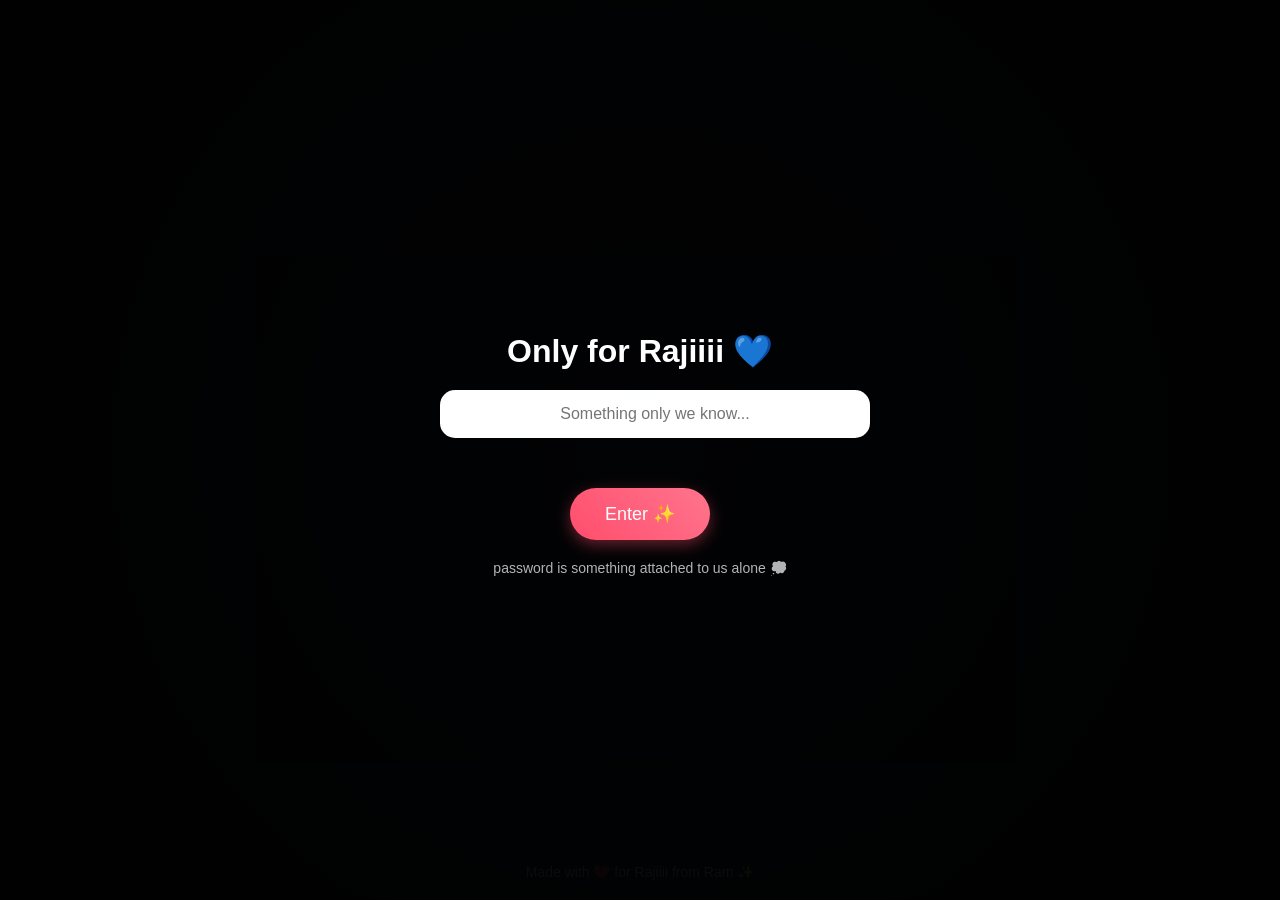
==== index.html @ f839bd22 "Update index.html" ====
<!DOCTYPE html>
<html lang="en">
<head>
  <meta charset="UTF-8" />
  <meta name="viewport" content="width=device-width, initial-scale=1.0">
  <title>Something for You ✨</title>
  <link rel="stylesheet" href="style.css" />
</head>
<body>

  <audio id="bgm" loop>
    <source src="music.mp3" type="audio/mpeg">
  </audio>

  <!-- PASSWORD SCREEN -->
  <div id="loginScreen" class="login-screen">
    <div class="login-box">
      <h2>Only for Rajiiii 💙</h2>

      <input 
        type="password" 
        id="passwordInput" 
        placeholder="Something only we know..."
      />

      <button id="loginBtn">Enter ✨</button>

      <p id="hintText" class="hint">
        password is something attached to us alone 💭
      </p>
    </div>
  </div>

  <!-- MAIN CONTENT -->
  <div class="container hidden-page" id="mainPage">
    <h1 class="fade intro">Hey Rajiiii 😊</h1>
    <p class="fade delay1 intro">I didn’t know what to send you...</p>
    <p class="fade delay2 intro">So I made something instead.</p>

    <button id="revealBtn" class="fade delay3">Open it 💫</button>

    <div id="hiddenMessage" class="hidden">
      <p>You’re genuinely one of those people who just makes everything better.</p>
      <p>I’m really glad I have you in my life 💙</p>
      <p class="small">(yeah... this was your surprise 😌)</p>
    </div>
  </div>

  <div id="heart-container"></div>

  <footer>
    Made with ❤️ for Rajiiii from Ram ✨
  </footer>

  <script src="script.js"></script>
</body>
</html>
---- style.css ----
body {
  margin: 0;
  padding: 0;
  font-family: "Segoe UI", Tahoma, sans-serif;
  /* Midnight Galaxy Gradient */
  background: radial-gradient(circle at center, #1b2735 0%, #090a0f 100%) !important;
  background-color: #090a0f; 
  height: 100vh;
  width: 100vw;
  color: white;
  text-align: center;
  overflow: hidden;
  display: flex;
  align-items: center;
  justify-content: center;
}

.container {
  z-index: 100;
  position: relative;
  width: 90%;
  max-width: 600px;
}

/* Animations for text appearance */
.fade {
  opacity: 0;
  animation: fadeIn 1.5s forwards;
}

.delay1 { animation-delay: 1.2s !important; }
.delay2 { animation-delay: 2.5s !important; }
.delay3 { animation-delay: 4s !important; }

@keyframes fadeIn {
  to { opacity: 1; }
}

/* Button Styling */
button {
  margin-top: 30px;
  padding: 15px 35px;
  font-size: 18px;
  border: none;
  border-radius: 50px;
  background: linear-gradient(45deg, #ff4d6d, #ff758c);
  color: white;
  cursor: pointer;
  box-shadow: 0 5px 15px rgba(255, 77, 109, 0.4);
  transition: transform 0.3s ease;
}

button:hover {
  transform: scale(1.1);
}

/* Hidden Message Logic */
.hidden { display: none; }

.show {
  display: block !important;
  animation: fadeIn 2s forwards;
}

.small {
  font-size: 14px;
  opacity: 0.7;
  margin-top: 20px;
}

/* Love Bubbles / Hearts CSS */
#heart-container {
  position: fixed;
  top: 0;
  left: 0;
  width: 100%;
  height: 100%;
  pointer-events: none;
  z-index: 50;
}

.heart {
  position: absolute;
  bottom: -50px;
  pointer-events: none;
  animation: floatUp linear forwards;
}

@keyframes floatUp {
  0% { transform: translateY(0) rotate(0deg); opacity: 0; }
  10% { opacity: 1; }
  90% { opacity: 1; }
  100% { transform: translateY(-115vh) rotate(360deg); opacity: 0; }
}

footer {
  position: fixed;
  bottom: 20px;
  width: 100%;
  font-size: 14px;
  opacity: 0.5;
  z-index: 110;
}
/* LOGIN SCREEN */

.login-screen {
  position: fixed;
  inset: 0;
  background: rgba(0,0,0,0.92);
  display: flex;
  justify-content: center;
  align-items: center;
  z-index: 999;
}

.login-box {
  text-align: center;
  width: 90%;
  max-width: 400px;
}

.login-box h2 {
  margin-bottom: 20px;
  font-size: 32px;
}

.login-box input {
  width: 100%;
  padding: 15px;
  border-radius: 15px;
  border: none;
  outline: none;
  font-size: 16px;
  margin-bottom: 20px;
  text-align: center;
}

.hint {
  margin-top: 20px;
  font-size: 14px;
  opacity: 0.7;
  min-height: 20px;
}

/* MAIN PAGE HIDDEN INITIALLY */

.hidden-page {
  display: none;
}

.show-page {
  display: block;
  animation: fadeIn 1.5s forwards;
}
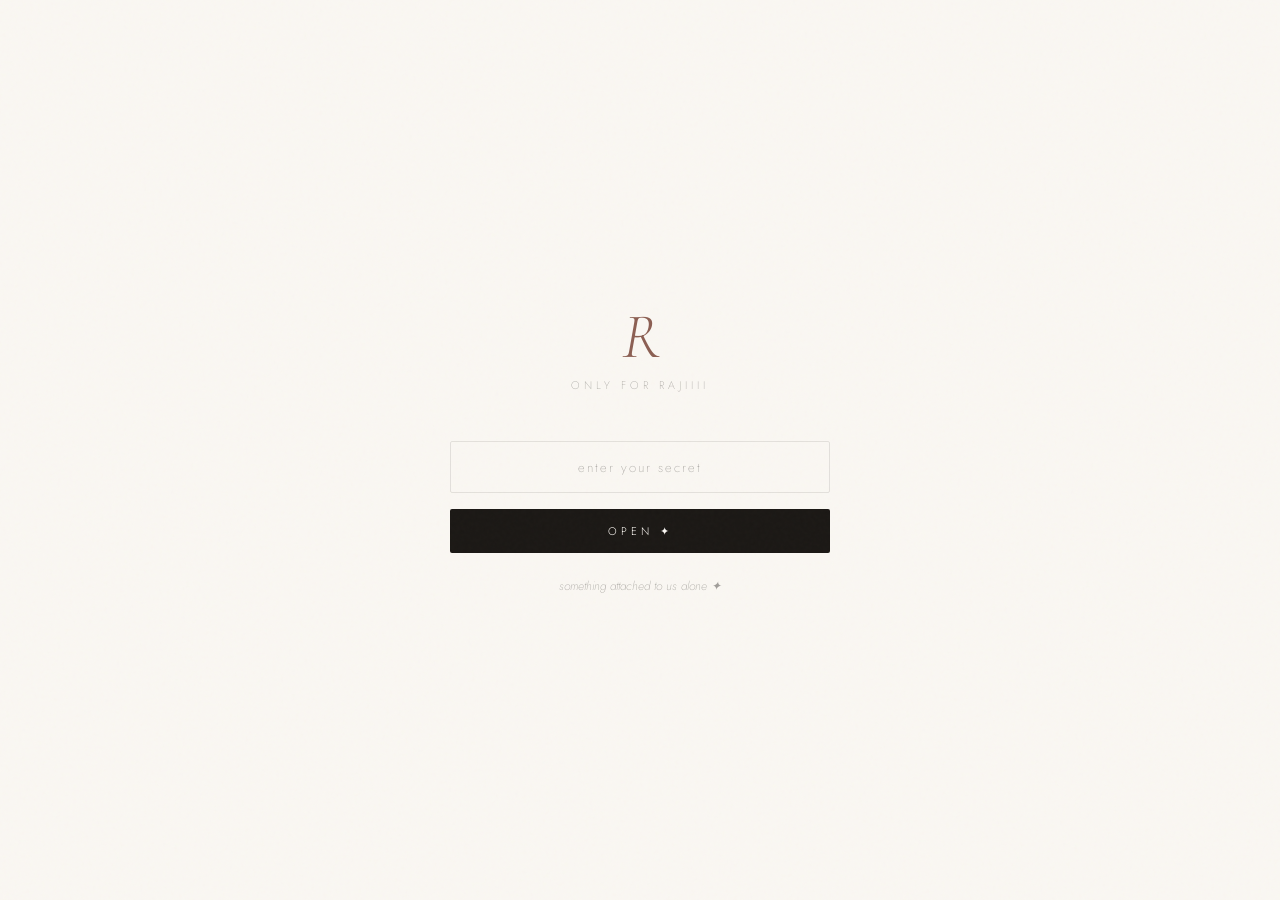
==== commit 1305c9e8: "Update index.html" ====
--- a/index.html
+++ b/index.html
@@ -3,8 +3,487 @@
 <head>
   <meta charset="UTF-8" />
   <meta name="viewport" content="width=device-width, initial-scale=1.0">
-  <title>Something for You ✨</title>
-  <link rel="stylesheet" href="style.css" />
+  <title>For Rajiiii ✨</title>
+  <link rel="preconnect" href="https://fonts.googleapis.com">
+  <link href="https://fonts.googleapis.com/css2?family=Cormorant+Garamond:ital,wght@0,300;0,400;1,300;1,400&family=Jost:wght@200;300;400&display=swap" rel="stylesheet">
+  <style>
+    :root {
+      --ink: #1a1714;
+      --paper: #faf7f2;
+      --paper-warm: #f5f0e8;
+      --accent: #8b5e52;
+      --accent-light: #c4957f;
+      --line: rgba(26,23,20,0.1);
+      --muted: rgba(26,23,20,0.4);
+      --faint: rgba(26,23,20,0.06);
+    }
+
+    * { margin: 0; padding: 0; box-sizing: border-box; }
+
+    body {
+      font-family: 'Jost', sans-serif;
+      background: var(--paper);
+      color: var(--ink);
+      min-height: 100vh;
+      overflow-x: hidden;
+    }
+
+    /* ─── GRAIN OVERLAY ─── */
+    body::before {
+      content: '';
+      position: fixed;
+      inset: 0;
+      background-image: url("data:image/svg+xml,%3Csvg viewBox='0 0 256 256' xmlns='http://www.w3.org/2000/svg'%3E%3Cfilter id='noise'%3E%3CfeTurbulence type='fractalNoise' baseFrequency='0.9' numOctaves='4' stitchTiles='stitch'/%3E%3C/filter%3E%3Crect width='100%25' height='100%25' filter='url(%23noise)' opacity='0.04'/%3E%3C/svg%3E");
+      pointer-events: none;
+      z-index: 1000;
+      opacity: 0.6;
+    }
+
+    /* ─── PASSWORD SCREEN ─── */
+    #loginScreen {
+      position: fixed;
+      inset: 0;
+      background: var(--paper);
+      display: flex;
+      align-items: center;
+      justify-content: center;
+      z-index: 500;
+      transition: opacity 0.8s ease, transform 0.8s ease;
+    }
+
+    #loginScreen.fade-out {
+      opacity: 0;
+      transform: translateY(-20px);
+      pointer-events: none;
+    }
+
+    .login-inner {
+      text-align: center;
+      width: 90%;
+      max-width: 380px;
+    }
+
+    .login-inner .monogram {
+      font-family: 'Cormorant Garamond', serif;
+      font-size: 64px;
+      font-style: italic;
+      font-weight: 300;
+      color: var(--accent);
+      line-height: 1;
+      margin-bottom: 8px;
+      letter-spacing: -2px;
+    }
+
+    .login-inner .subtitle {
+      font-size: 11px;
+      font-weight: 200;
+      letter-spacing: 4px;
+      text-transform: uppercase;
+      color: var(--muted);
+      margin-bottom: 48px;
+    }
+
+    .input-wrap {
+      position: relative;
+      margin-bottom: 16px;
+    }
+
+    .input-wrap input {
+      width: 100%;
+      padding: 14px 20px;
+      background: transparent;
+      border: 1px solid var(--line);
+      border-radius: 2px;
+      font-family: 'Jost', sans-serif;
+      font-size: 15px;
+      font-weight: 200;
+      letter-spacing: 8px;
+      text-align: center;
+      color: var(--ink);
+      outline: none;
+      transition: border-color 0.3s;
+    }
+
+    .input-wrap input:focus {
+      border-color: var(--accent-light);
+    }
+
+    .input-wrap input::placeholder {
+      letter-spacing: 2px;
+      font-size: 13px;
+      color: var(--muted);
+    }
+
+    .login-btn {
+      width: 100%;
+      padding: 14px;
+      background: var(--ink);
+      color: var(--paper);
+      border: none;
+      border-radius: 2px;
+      font-family: 'Jost', sans-serif;
+      font-size: 11px;
+      font-weight: 300;
+      letter-spacing: 4px;
+      text-transform: uppercase;
+      cursor: pointer;
+      transition: background 0.3s, transform 0.2s;
+    }
+
+    .login-btn:hover { background: var(--accent); }
+    .login-btn:active { transform: scale(0.98); }
+
+    .hint-text {
+      margin-top: 24px;
+      font-size: 12px;
+      font-weight: 200;
+      color: var(--muted);
+      font-style: italic;
+      min-height: 18px;
+      transition: opacity 0.4s;
+    }
+
+    .hint-text.shake {
+      animation: shake 0.4s ease;
+    }
+
+    @keyframes shake {
+      0%, 100% { transform: translateX(0); }
+      25% { transform: translateX(-6px); }
+      75% { transform: translateX(6px); }
+    }
+
+    /* ─── MAIN PAGE ─── */
+    #mainPage {
+      display: none;
+      min-height: 100vh;
+    }
+
+    #mainPage.visible { display: block; }
+
+    /* ─── HERO ─── */
+    .hero {
+      min-height: 100vh;
+      display: flex;
+      flex-direction: column;
+      align-items: center;
+      justify-content: center;
+      padding: 60px 20px;
+      position: relative;
+      text-align: center;
+    }
+
+    .hero-date {
+      font-size: 11px;
+      font-weight: 200;
+      letter-spacing: 5px;
+      text-transform: uppercase;
+      color: var(--muted);
+      margin-bottom: 40px;
+      opacity: 0;
+      animation: rise 1s 0.3s forwards;
+    }
+
+    .hero h1 {
+      font-family: 'Cormorant Garamond', serif;
+      font-size: clamp(52px, 10vw, 88px);
+      font-weight: 300;
+      font-style: italic;
+      line-height: 1.05;
+      letter-spacing: -1px;
+      margin-bottom: 24px;
+      opacity: 0;
+      animation: rise 1s 0.6s forwards;
+    }
+
+    .hero h1 em {
+      color: var(--accent);
+      font-style: italic;
+    }
+
+    .hero-lines {
+      max-width: 440px;
+      opacity: 0;
+      animation: rise 1s 1.1s forwards;
+    }
+
+    .hero-lines p {
+      font-size: 15px;
+      font-weight: 200;
+      line-height: 2;
+      color: var(--muted);
+    }
+
+    .reveal-btn {
+      margin-top: 52px;
+      padding: 0;
+      background: none;
+      border: none;
+      border-bottom: 1px solid var(--accent-light);
+      font-family: 'Cormorant Garamond', serif;
+      font-size: 18px;
+      font-style: italic;
+      color: var(--accent);
+      cursor: pointer;
+      letter-spacing: 1px;
+      transition: color 0.3s, border-color 0.3s;
+      opacity: 0;
+      animation: rise 1s 1.8s forwards;
+    }
+
+    .reveal-btn:hover { color: var(--ink); border-color: var(--ink); }
+
+    /* horizontal rule divider */
+    .divider {
+      width: 40px;
+      height: 1px;
+      background: var(--accent-light);
+      margin: 0 auto 52px;
+    }
+
+    /* ─── FIRST MESSAGE REVEAL ─── */
+    #firstReveal {
+      display: none;
+      padding: 0 20px 80px;
+      max-width: 600px;
+      margin: 0 auto;
+      text-align: center;
+      animation: rise 1.2s forwards;
+    }
+
+    #firstReveal.show { display: block; }
+
+    .first-message {
+      font-family: 'Cormorant Garamond', serif;
+      font-size: clamp(20px, 4vw, 28px);
+      font-weight: 300;
+      line-height: 1.8;
+      color: var(--ink);
+      margin-bottom: 16px;
+    }
+
+    .first-message em { color: var(--accent); font-style: italic; }
+
+    .first-small {
+      font-size: 13px;
+      font-weight: 200;
+      color: var(--muted);
+      font-style: italic;
+    }
+
+    .scroll-cue {
+      margin-top: 60px;
+      display: flex;
+      flex-direction: column;
+      align-items: center;
+      gap: 10px;
+      color: var(--muted);
+      font-size: 11px;
+      font-weight: 200;
+      letter-spacing: 3px;
+      text-transform: uppercase;
+    }
+
+    .scroll-cue .arrow {
+      width: 1px;
+      height: 40px;
+      background: linear-gradient(to bottom, transparent, var(--accent-light));
+      animation: pulse-line 2s infinite;
+    }
+
+    @keyframes pulse-line {
+      0%, 100% { opacity: 0.4; }
+      50% { opacity: 1; }
+    }
+
+    /* ─── TIMELINE ─── */
+    #timeline {
+      display: none;
+      padding: 80px 20px 120px;
+      max-width: 680px;
+      margin: 0 auto;
+    }
+
+    #timeline.show { display: block; }
+
+    .timeline-header {
+      text-align: center;
+      margin-bottom: 72px;
+    }
+
+    .timeline-header h2 {
+      font-family: 'Cormorant Garamond', serif;
+      font-size: 13px;
+      font-weight: 400;
+      letter-spacing: 6px;
+      text-transform: uppercase;
+      color: var(--muted);
+    }
+
+    /* Each memory entry */
+    .memory-entry {
+      display: grid;
+      grid-template-columns: 80px 1px 1fr;
+      gap: 0 28px;
+      margin-bottom: 56px;
+      opacity: 0;
+      transform: translateY(16px);
+      transition: opacity 0.7s ease, transform 0.7s ease;
+    }
+
+    .memory-entry.visible {
+      opacity: 1;
+      transform: translateY(0);
+    }
+
+    .entry-date {
+      text-align: right;
+      padding-top: 4px;
+    }
+
+    .entry-date .year {
+      font-size: 11px;
+      font-weight: 200;
+      letter-spacing: 2px;
+      color: var(--muted);
+      display: block;
+    }
+
+    .entry-date .day {
+      font-family: 'Cormorant Garamond', serif;
+      font-size: 28px;
+      font-weight: 300;
+      color: var(--accent);
+      line-height: 1;
+      display: block;
+    }
+
+    .entry-line {
+      background: var(--line);
+      position: relative;
+    }
+
+    .entry-line::before {
+      content: '';
+      position: absolute;
+      top: 8px;
+      left: 50%;
+      transform: translateX(-50%);
+      width: 5px;
+      height: 5px;
+      border-radius: 50%;
+      background: var(--accent-light);
+    }
+
+    .entry-body {
+      padding-top: 0;
+    }
+
+    .entry-tag {
+      font-size: 10px;
+      font-weight: 300;
+      letter-spacing: 3px;
+      text-transform: uppercase;
+      color: var(--accent-light);
+      margin-bottom: 10px;
+    }
+
+    .entry-text {
+      font-family: 'Cormorant Garamond', serif;
+      font-size: clamp(17px, 3vw, 21px);
+      font-weight: 300;
+      line-height: 1.75;
+      color: var(--ink);
+    }
+
+    .entry-sig {
+      margin-top: 12px;
+      font-size: 12px;
+      font-weight: 200;
+      color: var(--muted);
+      font-style: italic;
+    }
+
+    /* Loading / empty states */
+    .timeline-loading {
+      text-align: center;
+      padding: 40px;
+      font-size: 13px;
+      color: var(--muted);
+      font-weight: 200;
+      letter-spacing: 2px;
+    }
+
+    /* ─── FLOATING HEARTS ─── */
+    #heartContainer {
+      position: fixed;
+      inset: 0;
+      pointer-events: none;
+      z-index: 50;
+    }
+
+    .heart {
+      position: absolute;
+      bottom: -50px;
+      animation: floatUp linear forwards;
+      font-size: 14px;
+      opacity: 0;
+    }
+
+    @keyframes floatUp {
+      0% { transform: translateY(0); opacity: 0; }
+      10% { opacity: 0.6; }
+      90% { opacity: 0.4; }
+      100% { transform: translateY(-110vh); opacity: 0; }
+    }
+
+    /* ─── FOOTER ─── */
+    footer {
+      position: fixed;
+      bottom: 0;
+      left: 0;
+      right: 0;
+      padding: 16px 24px;
+      display: flex;
+      align-items: center;
+      justify-content: center;
+      font-size: 11px;
+      font-weight: 200;
+      letter-spacing: 3px;
+      color: var(--muted);
+      background: linear-gradient(to top, var(--paper) 60%, transparent);
+      z-index: 200;
+    }
+
+    /* ─── ANIMATIONS ─── */
+    @keyframes rise {
+      from { opacity: 0; transform: translateY(20px); }
+      to   { opacity: 1; transform: translateY(0); }
+    }
+
+    /* ─── AUDIO ─── */
+    #audioBtn {
+      position: fixed;
+      top: 24px;
+      right: 24px;
+      background: none;
+      border: 1px solid var(--line);
+      border-radius: 2px;
+      width: 36px;
+      height: 36px;
+      display: none;
+      align-items: center;
+      justify-content: center;
+      cursor: pointer;
+      font-size: 14px;
+      color: var(--muted);
+      z-index: 300;
+      transition: border-color 0.3s, color 0.3s;
+    }
+
+    #audioBtn:hover { border-color: var(--accent-light); color: var(--accent); }
+    #audioBtn.show { display: flex; }
+  </style>
 </head>
 <body>
 
@@ -12,46 +491,272 @@
     <source src="music.mp3" type="audio/mpeg">
   </audio>
 
-  <!-- PASSWORD SCREEN -->
-  <div id="loginScreen" class="login-screen">
-    <div class="login-box">
-      <h2>Only for Rajiiii 💙</h2>
-
-      <input 
-        type="password" 
-        id="passwordInput" 
-        placeholder="Something only we know..."
-      />
-
-      <button id="loginBtn">Enter ✨</button>
-
-      <p id="hintText" class="hint">
-        password is something attached to us alone 💭
-      </p>
+  <!-- ─── PASSWORD ─── -->
+  <div id="loginScreen">
+    <div class="login-inner">
+      <div class="monogram">R</div>
+      <p class="subtitle">Only for Rajiiii</p>
+      <div class="input-wrap">
+        <input type="password" id="passwordInput" placeholder="enter your secret" autocomplete="off" />
+      </div>
+      <button class="login-btn" id="loginBtn">Open ✦</button>
+      <p class="hint-text" id="hintText">something attached to us alone ✦</p>
     </div>
   </div>
 
-  <!-- MAIN CONTENT -->
-  <div class="container hidden-page" id="mainPage">
-    <h1 class="fade intro">Hey Rajiiii 😊</h1>
-    <p class="fade delay1 intro">I didn’t know what to send you...</p>
-    <p class="fade delay2 intro">So I made something instead.</p>
-
-    <button id="revealBtn" class="fade delay3">Open it 💫</button>
-
-    <div id="hiddenMessage" class="hidden">
-      <p>You’re genuinely one of those people who just makes everything better.</p>
-      <p>I’m really glad I have you in my life 💙</p>
-      <p class="small">(yeah... this was your surprise 😌)</p>
+  <!-- ─── MAIN ─── -->
+  <div id="mainPage">
+
+    <!-- Hero -->
+    <section class="hero">
+      <p class="hero-date" id="heroDate"></p>
+      <h1>Hey <em>Rajiiii</em></h1>
+      <div class="hero-lines">
+        <p>I didn't know what to send you.</p>
+        <p>So I made something instead.</p>
+      </div>
+      <button class="reveal-btn" id="revealBtn">Open it ✦</button>
+    </section>
+
+    <!-- First message reveal -->
+    <div id="firstReveal">
+      <div class="divider"></div>
+      <p class="first-message">
+        You're genuinely one of those people who just makes<br>
+        <em>everything better.</em>
+      </p>
+      <p class="first-message">
+        I'm really glad I have you in my life.
+      </p>
+      <p class="first-small">(yeah... this was your surprise 😌)</p>
+
+      <div class="scroll-cue">
+        <span>every memory we have</span>
+        <div class="arrow"></div>
+      </div>
     </div>
+
+    <!-- Timeline of messages -->
+    <div id="timeline">
+      <div class="timeline-header">
+        <h2>From Ram · With love</h2>
+      </div>
+      <div id="entries"></div>
+    </div>
+
   </div>
 
-  <div id="heart-container"></div>
-
-  <footer>
-    Made with ❤️ for Rajiiii from Ram ✨
-  </footer>
-
-  <script src="script.js"></script>
+  <!-- Hearts -->
+  <div id="heartContainer"></div>
+
+  <!-- Audio toggle -->
+  <button id="audioBtn" title="Toggle music">♪</button>
+
+  <footer>Made with love · Ram ✦ Raji</footer>
+
+  <script>
+    // ─── CONFIG ───────────────────────────────────────────────
+    // TODO: Replace with your Supabase details
+    const SUPABASE_URL = 'YOUR_SUPABASE_URL';
+    const SUPABASE_ANON_KEY = 'YOUR_SUPABASE_ANON_KEY';
+    const PASSWORD = '8699';
+    // ──────────────────────────────────────────────────────────
+
+    // Set today's date in hero
+    const heroDate = document.getElementById('heroDate');
+    heroDate.textContent = new Date().toLocaleDateString('en-GB', {
+      day: 'numeric', month: 'long', year: 'numeric'
+    });
+
+    // ─── PASSWORD LOGIC ───
+    let attempts = 0;
+    const loginScreen = document.getElementById('loginScreen');
+    const loginBtn = document.getElementById('loginBtn');
+    const passwordInput = document.getElementById('passwordInput');
+    const hintText = document.getElementById('hintText');
+    const mainPage = document.getElementById('mainPage');
+
+    const hints = [
+      'something attached to us alone ✦',
+      'come on... you can do it 😌',
+      'still wrong 😂',
+      'text Ram now to know 😉'
+    ];
+
+    function checkPassword() {
+      if (passwordInput.value === PASSWORD) {
+        loginScreen.classList.add('fade-out');
+        setTimeout(() => {
+          loginScreen.style.display = 'none';
+          mainPage.classList.add('visible');
+        }, 800);
+      } else {
+        attempts++;
+        passwordInput.value = '';
+        hintText.classList.remove('shake');
+        void hintText.offsetWidth;
+        hintText.classList.add('shake');
+        hintText.textContent = hints[Math.min(attempts, hints.length - 1)];
+      }
+    }
+
+    loginBtn.addEventListener('click', checkPassword);
+    passwordInput.addEventListener('keypress', e => { if (e.key === 'Enter') checkPassword(); });
+
+    // ─── REVEAL BUTTON ───
+    const revealBtn = document.getElementById('revealBtn');
+    const firstReveal = document.getElementById('firstReveal');
+    const timeline = document.getElementById('timeline');
+    const bgm = document.getElementById('bgm');
+    const audioBtn = document.getElementById('audioBtn');
+    let heartsInterval = null;
+    let audioPlaying = false;
+
+    revealBtn.addEventListener('click', () => {
+      // Fade hero text
+      document.querySelector('.hero-lines').style.opacity = '0';
+      document.querySelector('.hero-lines').style.transition = 'opacity 0.6s';
+      revealBtn.style.opacity = '0';
+      revealBtn.style.transition = 'opacity 0.4s';
+
+      setTimeout(() => {
+        revealBtn.style.display = 'none';
+        firstReveal.classList.add('show');
+        timeline.classList.add('show');
+        loadMemories();
+        startHearts();
+        audioBtn.classList.add('show');
+
+        bgm.play().then(() => {
+          audioPlaying = true;
+          audioBtn.textContent = '♪';
+        }).catch(() => {});
+      }, 500);
+    });
+
+    // ─── AUDIO TOGGLE ───
+    audioBtn.addEventListener('click', () => {
+      if (audioPlaying) {
+        bgm.pause();
+        audioPlaying = false;
+        audioBtn.textContent = '♩';
+      } else {
+        bgm.play();
+        audioPlaying = true;
+        audioBtn.textContent = '♪';
+      }
+    });
+
+    // ─── HEARTS ───
+    const heartContainer = document.getElementById('heartContainer');
+    const emojis = ['❤️', '💙', '✨', '🫧', '🌸', '💛'];
+
+    function createHeart() {
+      const h = document.createElement('div');
+      h.className = 'heart';
+      h.textContent = emojis[Math.floor(Math.random() * emojis.length)];
+      h.style.left = Math.random() * 100 + 'vw';
+      h.style.fontSize = (Math.random() * 12 + 10) + 'px';
+      h.style.animationDuration = (Math.random() * 5 + 6) + 's';
+      heartContainer.appendChild(h);
+      setTimeout(() => h.remove(), 11000);
+    }
+
+    function startHearts() {
+      createHeart();
+      heartsInterval = setInterval(createHeart, 600);
+    }
+
+    // ─── SUPABASE FETCH ───
+    async function loadMemories() {
+      const entriesEl = document.getElementById('entries');
+      entriesEl.innerHTML = '<div class="timeline-loading">loading memories...</div>';
+
+      try {
+        const res = await fetch(
+          `${SUPABASE_URL}/rest/v1/memories?order=created_at.desc`,
+          { headers: { 'apikey': SUPABASE_ANON_KEY, 'Authorization': `Bearer ${SUPABASE_ANON_KEY}` } }
+        );
+
+        if (!res.ok) throw new Error('fetch failed');
+        const data = await res.json();
+
+        if (!data.length) {
+          entriesEl.innerHTML = '<div class="timeline-loading">more memories coming soon ✦</div>';
+          return;
+        }
+
+        entriesEl.innerHTML = '';
+        data.forEach((mem, i) => {
+          const entry = buildEntry(mem, i);
+          entriesEl.appendChild(entry);
+        });
+
+        // Intersection observer for scroll animations
+        const observer = new IntersectionObserver(entries => {
+          entries.forEach(e => { if (e.isIntersecting) e.target.classList.add('visible'); });
+        }, { threshold: 0.15 });
+
+        document.querySelectorAll('.memory-entry').forEach(el => observer.observe(el));
+
+      } catch (err) {
+        // If Supabase not configured yet, show placeholder
+        entriesEl.innerHTML = buildPlaceholder();
+        // Still animate them
+        setTimeout(() => {
+          const observer = new IntersectionObserver(entries => {
+            entries.forEach(e => { if (e.isIntersecting) e.target.classList.add('visible'); });
+          }, { threshold: 0.15 });
+          document.querySelectorAll('.memory-entry').forEach(el => observer.observe(el));
+        }, 100);
+      }
+    }
+
+    function buildEntry(mem, i) {
+      const d = new Date(mem.created_at);
+      const day = d.getDate().toString().padStart(2, '0');
+      const month = d.toLocaleString('en-GB', { month: 'short' }).toUpperCase();
+      const year = d.getFullYear();
+
+      const el = document.createElement('div');
+      el.className = 'memory-entry';
+      el.innerHTML = `
+        <div class="entry-date">
+          <span class="year">${month} ${year}</span>
+          <span class="day">${day}</span>
+        </div>
+        <div class="entry-line"></div>
+        <div class="entry-body">
+          ${mem.tag ? `<div class="entry-tag">${mem.tag}</div>` : ''}
+          <div class="entry-text">${mem.message}</div>
+          <div class="entry-sig">— Ram</div>
+        </div>
+      `;
+      return el;
+    }
+
+    function buildPlaceholder() {
+      // Shown before Supabase is configured
+      const placeholders = [
+        { date: 'Today', message: 'More memories from Ram will live here. Every one of them, forever.', tag: 'a beginning' },
+        { date: 'Soon', message: 'Every little moment, every thing left unsaid — this is where it all goes.', tag: 'a promise' }
+      ];
+
+      return placeholders.map(p => `
+        <div class="memory-entry">
+          <div class="entry-date">
+            <span class="year">—</span>
+            <span class="day">—</span>
+          </div>
+          <div class="entry-line"></div>
+          <div class="entry-body">
+            <div class="entry-tag">${p.tag}</div>
+            <div class="entry-text">${p.message}</div>
+            <div class="entry-sig">— Ram</div>
+          </div>
+        </div>
+      `).join('');
+    }
+  </script>
 </body>
 </html>
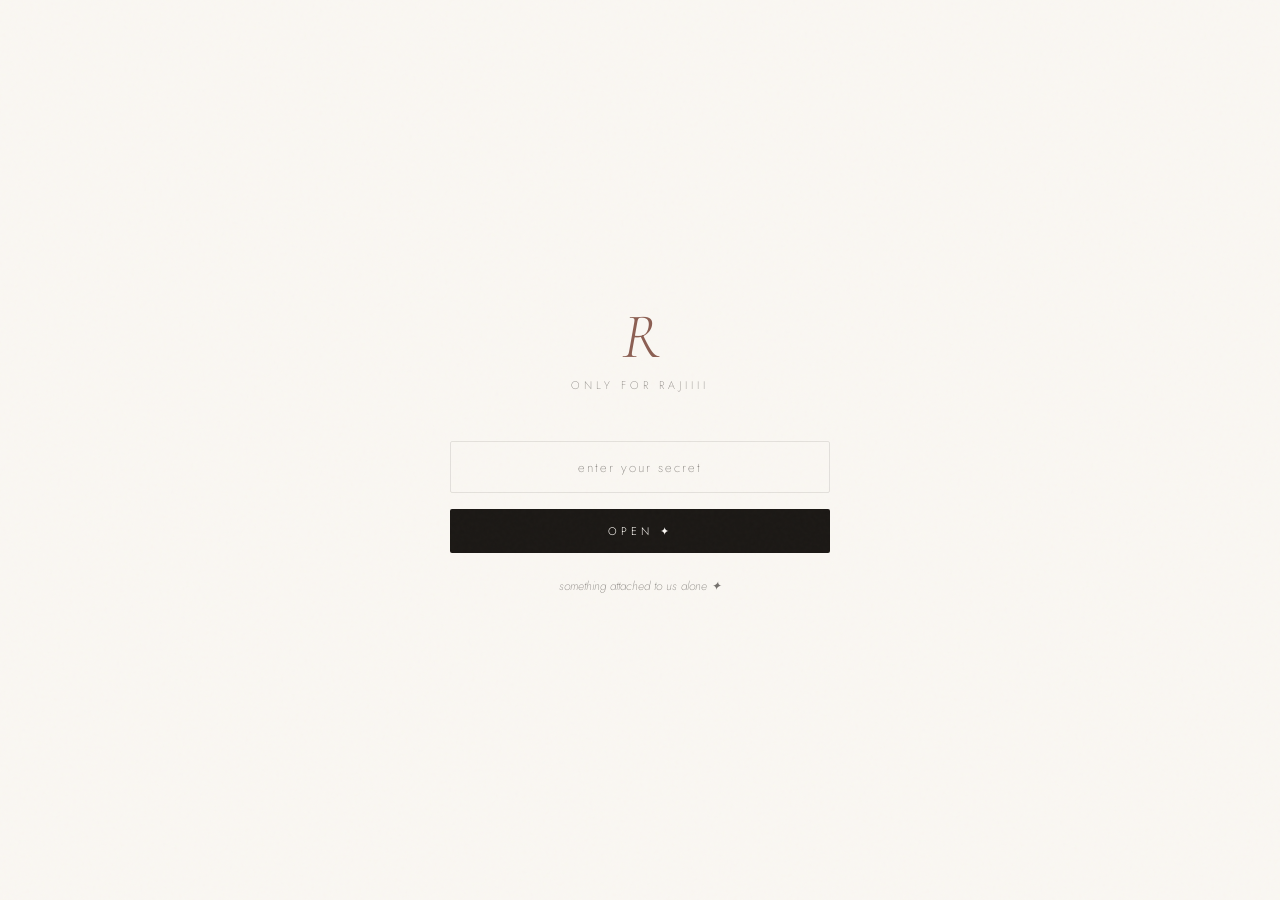
==== commit 9149f78a: "Increase muted color opacity in CSS variables" ====
--- a/index.html
+++ b/index.html
@@ -14,7 +14,7 @@
       --accent: #8b5e52;
       --accent-light: #c4957f;
       --line: rgba(26,23,20,0.1);
-      --muted: rgba(26,23,20,0.4);
+      --muted: rgba(26,23,20,0.6);
       --faint: rgba(26,23,20,0.06);
     }
 
@@ -483,6 +483,72 @@
 
     #audioBtn:hover { border-color: var(--accent-light); color: var(--accent); }
     #audioBtn.show { display: flex; }
+
+    /* ─── CONFETTI ─── */
+    #confettiCanvas {
+      position: fixed;
+      inset: 0;
+      pointer-events: none;
+      z-index: 600;
+    }
+
+    /* ─── BIRTHDAY LETTER ─── */
+    #birthdayLetter {
+      display: none;
+      padding: 20px 20px 60px;
+      max-width: 560px;
+      margin: 0 auto;
+      text-align: center;
+    }
+
+    #birthdayLetter.show { display: block; animation: rise 1.2s forwards; }
+
+    .letter-tag {
+      font-size: 11px;
+      font-weight: 200;
+      letter-spacing: 5px;
+      text-transform: uppercase;
+      color: var(--accent-light);
+      margin-bottom: 20px;
+    }
+
+    .letter-heading {
+      font-family: 'Cormorant Garamond', serif;
+      font-size: clamp(34px, 6vw, 50px);
+      font-weight: 300;
+      font-style: italic;
+      color: var(--accent);
+      margin-bottom: 36px;
+      letter-spacing: -0.5px;
+    }
+
+    .letter-body {
+      text-align: left;
+      background: var(--paper-warm);
+      border: 1px solid var(--line);
+      border-radius: 3px;
+      padding: 40px 32px;
+    }
+
+    .letter-body p {
+      font-family: 'Cormorant Garamond', serif;
+      font-size: clamp(16px, 3vw, 19px);
+      font-weight: 300;
+      line-height: 1.9;
+      color: var(--ink);
+      margin-bottom: 18px;
+    }
+
+    .letter-body p:last-of-type { margin-bottom: 0; }
+
+    .letter-sig {
+      margin-top: 28px;
+      font-size: 14px;
+      font-weight: 300;
+      font-style: italic;
+      color: var(--muted);
+      text-align: right;
+    }
   </style>
 </head>
 <body>
@@ -529,6 +595,32 @@
         I'm really glad I have you in my life.
       </p>
       <p class="first-small">(yeah... this was your surprise 😌)</p>
+    </div>
+
+    <!-- Birthday letter -->
+    <div id="birthdayLetter">
+      <div class="divider"></div>
+      <p class="letter-tag">but also...</p>
+      <h2 class="letter-heading">Happy Birthday, Raji ✦</h2>
+      <div class="letter-body">
+        <p><strong>To my dearest Rajiiiii, ❤️</strong></p>
+        <p>If you're reading this, it means you made it to the little surprise I wanted to create just for you.</p>
+        <p>I know I've already wished you today, but somehow it still doesn't feel enough. Seventeen years of friendship can't be summed up in just a few messages.</p>
+        <p>Thank you for being a part of my life for all these years. Thank you for all the little moments that probably seemed ordinary back then but have now become some of my favorite memories. From school days and lunch breaks to all the laughter we still carry with us today, I'm grateful for every bit of it.</p>
+        <p>Life has taken us to different places, and we've both grown in so many ways, but one thing has never changed—you've always been someone I know I can count on, and I hope you know you can always count on me too.</p>
+        <p>I genuinely wish that every dream you're quietly working towards finds its way to you. I hope you build the life you've always imagined, find happiness in the little things, stay healthy, keep that beautiful heart of yours, and always have reasons to smile.</p>
+        <p>And whenever life feels overwhelming, I hope you remember this...</p>
+        <p>You don't have to figure everything out by yourself.<br>
+        You have people who love you.<br>
+        You have people who believe in you.<br>
+        And you'll always have me.</p>
+        <p>Distance has never changed our friendship, and it never will.</p>
+        <p>One day we'll finally go on that long-overdue trip, laugh about our school stories all over again, and probably realize that, even after all these years, we're still the same idiots at heart.</p>
+        <p>Until then, keep chasing your dreams, keep making us proud, and keep being the wonderful person you've always been.</p>
+        <p>Happy Birthday once again, Rajiiiii.</p>
+        <p>Thank you for being one of the greatest gifts my childhood ever gave me.</p>
+        <p>With lots of love,<br><strong>Ram ❤️</strong></p>
+      </div>
 
       <div class="scroll-cue">
         <span>every memory we have</span>
@@ -549,6 +641,9 @@
   <!-- Hearts -->
   <div id="heartContainer"></div>
 
+  <!-- Confetti -->
+  <canvas id="confettiCanvas"></canvas>
+
   <!-- Audio toggle -->
   <button id="audioBtn" title="Toggle music">♪</button>
 
@@ -557,8 +652,8 @@
   <script>
     // ─── CONFIG ───────────────────────────────────────────────
     // TODO: Replace with your Supabase details
-    const SUPABASE_URL = 'YOUR_SUPABASE_URL';
-    const SUPABASE_ANON_KEY = 'YOUR_SUPABASE_ANON_KEY';
+    const SUPABASE_URL = 'https://hoafkdzqerdzabntomcg.supabase.co';
+    const SUPABASE_ANON_KEY = 'sb_publishable_QyChN-NXjOnE_LG89lqYVg_Pvt51h2E';
     const PASSWORD = '8699';
     // ──────────────────────────────────────────────────────────
 
@@ -586,6 +681,7 @@
     function checkPassword() {
       if (passwordInput.value === PASSWORD) {
         loginScreen.classList.add('fade-out');
+        fireConfetti();
         setTimeout(() => {
           loginScreen.style.display = 'none';
           mainPage.classList.add('visible');
@@ -606,6 +702,7 @@
     // ─── REVEAL BUTTON ───
     const revealBtn = document.getElementById('revealBtn');
     const firstReveal = document.getElementById('firstReveal');
+    const birthdayLetter = document.getElementById('birthdayLetter');
     const timeline = document.getElementById('timeline');
     const bgm = document.getElementById('bgm');
     const audioBtn = document.getElementById('audioBtn');
@@ -631,6 +728,13 @@
           audioPlaying = true;
           audioBtn.textContent = '♪';
         }).catch(() => {});
+
+        // Reveal the birthday letter a beat after the first message,
+        // so it still lands as a second surprise
+        setTimeout(() => {
+          birthdayLetter.classList.add('show');
+          fireConfetti();
+        }, 1400);
       }, 500);
     });
 
@@ -665,6 +769,80 @@
     function startHearts() {
       createHeart();
       heartsInterval = setInterval(createHeart, 600);
+    }
+
+    // ─── CONFETTI ───
+    const confettiCanvas = document.getElementById('confettiCanvas');
+    const confettiCtx = confettiCanvas.getContext('2d');
+    const confettiColors = ['#8b5e52', '#c4957f', '#e8c4a0', '#f5f0e8', '#d98f7a'];
+    let confettiPieces = [];
+    let confettiRunning = false;
+
+    function resizeConfettiCanvas() {
+      confettiCanvas.width = window.innerWidth;
+      confettiCanvas.height = window.innerHeight;
+    }
+    window.addEventListener('resize', resizeConfettiCanvas);
+    resizeConfettiCanvas();
+
+    function fireConfetti(count = 140) {
+      const w = confettiCanvas.width;
+      for (let i = 0; i < count; i++) {
+        confettiPieces.push({
+          x: Math.random() * w,
+          y: -20 - Math.random() * 200,
+          size: Math.random() * 6 + 4,
+          color: confettiColors[Math.floor(Math.random() * confettiColors.length)],
+          speedY: Math.random() * 2.5 + 2,
+          speedX: (Math.random() - 0.5) * 2.5,
+          rotation: Math.random() * 360,
+          rotationSpeed: (Math.random() - 0.5) * 8,
+          shape: Math.random() > 0.5 ? 'rect' : 'circle',
+          life: 0,
+          maxLife: 260 + Math.random() * 80
+        });
+      }
+      if (!confettiRunning) {
+        confettiRunning = true;
+        requestAnimationFrame(animateConfetti);
+      }
+    }
+
+    function animateConfetti() {
+      confettiCtx.clearRect(0, 0, confettiCanvas.width, confettiCanvas.height);
+
+      confettiPieces.forEach(p => {
+        p.y += p.speedY;
+        p.x += p.speedX;
+        p.rotation += p.rotationSpeed;
+        p.life++;
+
+        const fade = p.life > p.maxLife - 40 ? Math.max(0, (p.maxLife - p.life) / 40) : 1;
+
+        confettiCtx.save();
+        confettiCtx.translate(p.x, p.y);
+        confettiCtx.rotate((p.rotation * Math.PI) / 180);
+        confettiCtx.globalAlpha = fade;
+        confettiCtx.fillStyle = p.color;
+
+        if (p.shape === 'rect') {
+          confettiCtx.fillRect(-p.size / 2, -p.size / 4, p.size, p.size / 2);
+        } else {
+          confettiCtx.beginPath();
+          confettiCtx.arc(0, 0, p.size / 2, 0, Math.PI * 2);
+          confettiCtx.fill();
+        }
+        confettiCtx.restore();
+      });
+
+      confettiPieces = confettiPieces.filter(p => p.life < p.maxLife && p.y < confettiCanvas.height + 40);
+
+      if (confettiPieces.length > 0) {
+        requestAnimationFrame(animateConfetti);
+      } else {
+        confettiRunning = false;
+        confettiCtx.clearRect(0, 0, confettiCanvas.width, confettiCanvas.height);
+      }
     }
 
     // ─── SUPABASE FETCH ───
